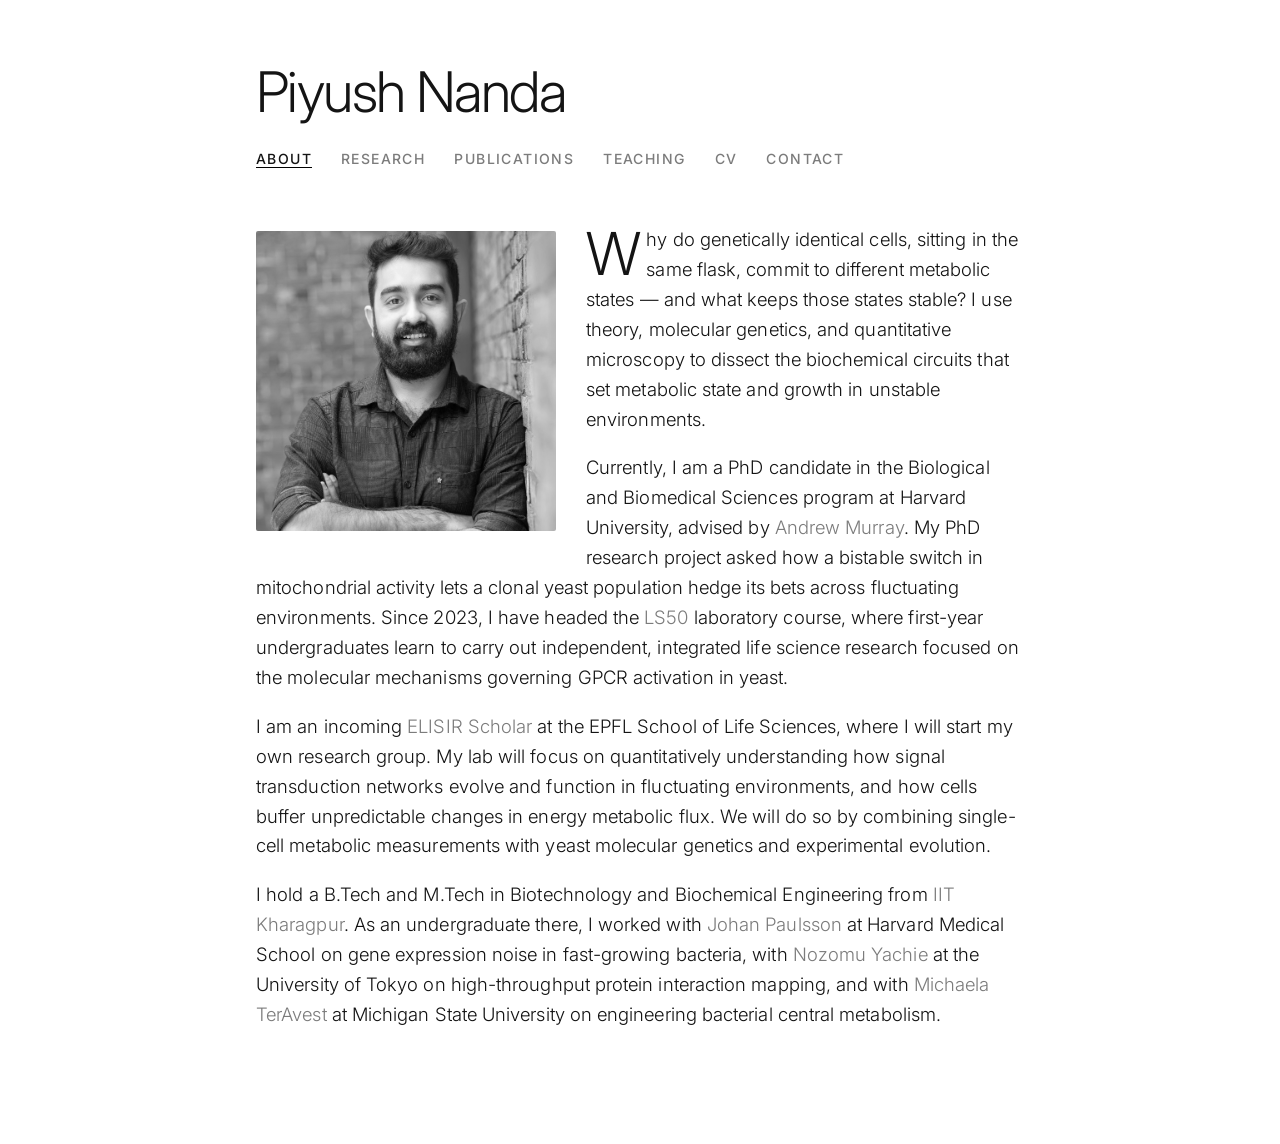
==== index.html @ 6de98ef3 "Fix grammar and spelling consistency Comma before the non-restrictive "where" clause; "focusing on" " ====
<!doctype html>
<html lang="en">
<head>
<meta charset="utf-8">
<meta name="viewport" content="width=device-width, initial-scale=1">
<title>Piyush Nanda</title>
<meta name="description" content="Piyush Nanda is a PhD candidate at Harvard University and an incoming ELISIR Scholar at EPFL, studying how cells control energy metabolism in fluctuating environments.">
<meta name="author" content="Piyush Nanda">
<link rel="canonical" href="https://piyushnanda-sysbio.github.io/">
<meta property="og:title" content="Piyush Nanda">
<meta property="og:description" content="PhD candidate at Harvard University and incoming ELISIR Scholar at EPFL, studying metabolic bistability and energy metabolism in fluctuating environments.">
<meta property="og:type" content="website">
<meta property="og:url" content="https://piyushnanda-sysbio.github.io/">
<link rel="preconnect" href="https://fonts.googleapis.com">
<link rel="preconnect" href="https://fonts.gstatic.com" crossorigin>
<link href="https://fonts.googleapis.com/css2?family=Inter:wght@300;400;500;600&display=swap" rel="stylesheet">
<link rel="stylesheet" href="/css/main.css">
</head>
<body>

<h1>Piyush Nanda</h1>

<nav>
  <ul>
    <li><a href="/" class="active">About</a></li>
    <li><a href="/research/">Research</a></li>
    <li><a href="/publications/">Publications</a></li>
    <li><a href="/teaching/">Teaching</a></li>
    <li><a href="/assets/cv.pdf" target="_blank" rel="noopener">CV</a></li>
    <li><a href="/contact/">Contact</a></li>
  </ul>
</nav>

<img class="portrait" src="/img/piyush.jpg" alt="Piyush Nanda">

<p class="drop-cap">
  Why do genetically identical cells, sitting in the same flask, commit to different
  metabolic states &mdash; and what keeps those states stable? I use theory, molecular
  genetics, and quantitative microscopy to dissect the biochemical circuits that set
  metabolic state and growth in unstable environments.
</p>

<p>
  Currently, I am a PhD candidate in the Biological and Biomedical Sciences program at
  Harvard University, advised by
  <a href="https://www.mcb.harvard.edu/directory/andrew-murray/" target="_blank" rel="noopener">Andrew Murray</a>.
  My PhD research project asked how a bistable switch in mitochondrial activity lets a clonal yeast
  population hedge its bets across fluctuating environments. Since 2023, I have headed the <a href="https://ls50.hsites.harvard.edu/" target="_blank" rel="noopener">LS50</a> laboratory course, where
  first-year undergraduates learn to carry out independent, integrated life science research focused on the molecular
  mechanisms governing GPCR activation in yeast.
</p>

<p>
  I am an incoming
  <a href="https://www.epfl.ch/schools/sv/school-of-life-sciences-independent-research-scholar/" target="_blank" rel="noopener">ELISIR Scholar</a>
  at the EPFL School of Life Sciences, where I will start my own research group. My lab will focus on quantitatively understanding how signal transduction networks evolve
  and function in fluctuating environments, and how cells buffer unpredictable changes in energy metabolic flux. We will
  do so by combining single-cell metabolic measurements with yeast molecular genetics and experimental evolution.
</p>

<p>
  I hold a
  B.Tech and M.Tech in Biotechnology and Biochemical Engineering from
  <a href="https://www.iitkgp.ac.in/" target="_blank" rel="noopener">IIT Kharagpur</a>. As an undergraduate there, I worked with
  <a href="https://paulsson.med.harvard.edu/" target="_blank" rel="noopener">Johan Paulsson</a>
  at Harvard Medical School on gene expression noise in fast-growing bacteria, with
  <a href="https://yachie-lab.org/" target="_blank" rel="noopener">Nozomu Yachie</a>
  at the University of Tokyo on high-throughput protein interaction mapping, and with
  <a href="https://teravestlab.com/" target="_blank" rel="noopener">Michaela TerAvest</a>
  at Michigan State University on engineering bacterial central metabolism.
</p>

<div class="clear"></div>

</body>
</html>
---- css/main.css ----
/* ---- tokens ---- */
:root {
  --text:   #141414;
  --muted:  #7c7c7c;
  --faint:  #b3b3b3;
  --accent: #000000;
  --accent-bg: #e8e8e8;
  --bg:     #ffffff;
  --rule:   #e0e0e0;
  --chip:   #f2f2f2;
  /* Helvetica Neue Light on Apple devices; Inter 300 is the fallback elsewhere,
     since Windows/Android ship no light-weight Helvetica or Arial.
     To restore serif headings: set --display to var(--serif) and re-add
     Newsreader to the Google Fonts <link> in each page. */
  --serif:   'Newsreader', 'Tiempos', 'Times New Roman', Times, serif;
  --sans:    'Helvetica Neue', 'Inter', Helvetica, Arial, sans-serif;
  --display: var(--sans);
}

@media (prefers-color-scheme: dark) {
  :root:not([data-theme="light"]) {
    --text:   #e4e4e4;
    --muted:  #8d8d8d;
    --faint:  #686868;
    --accent: #ffffff;
    --accent-bg: #2e2e2e;
    --bg:     #171717;
    --rule:   #303030;
    --chip:   #232323;
  }
}
:root[data-theme="dark"] {
  --text:#e4e4e4; --muted:#8d8d8d; --faint:#686868; --accent:#ffffff;
  --accent-bg:#2e2e2e; --bg:#171717; --rule:#303030; --chip:#232323;
}

/* ---- base ---- */
* { box-sizing: border-box; }

html { -webkit-text-size-adjust: 100%; }

body {
  max-width: 800px;
  margin: 64px auto 96px;
  padding: 0 16px;
  background: var(--bg);
  color: var(--text);
  font-family: var(--sans);
  font-size: 18.5px;
  font-weight: 300;
  line-height: 1.62;
  letter-spacing: 0.004em;
  -webkit-font-smoothing: antialiased;
  -moz-osx-font-smoothing: grayscale;
}

h1 {
  font-family: var(--display);
  font-size: 56px;
  font-weight: 300;
  line-height: 1.02;
  letter-spacing: -0.028em;
  margin: 0 0 22px;
}

h2 {
  font-family: var(--display);
  font-size: 24px;
  font-weight: 400;
  line-height: 1.25;
  letter-spacing: -0.012em;
  margin: 2.3em 0 0.55em;
}
h2:first-of-type { margin-top: 0; }

h3 {
  font-family: var(--sans);
  font-size: 15px;
  font-weight: 600;
  letter-spacing: 0.04em;
  text-transform: uppercase;
  color: var(--muted);
  margin: 2em 0 0.8em;
}

p { margin: 0 0 1em; }

a {
  color: var(--muted);
  text-decoration: none;
  border-bottom: 1px solid transparent;
  transition: color .12s ease, border-color .12s ease;
}
a:hover { color: var(--accent); border-bottom-color: var(--accent); }

em, i { font-style: italic; }

hr {
  border: 0;
  height: 1px;
  background: var(--rule);
  margin: 2.5em 0;
}

sup { vertical-align: top; position: relative; top: -0.25em; font-size: 0.72em; }

/* ---- nav ---- */
nav ul {
  list-style: none;
  padding: 0;
  margin: 0 0 42px;
}
nav li { display: inline-block; margin: 0 24px 10px 0; }
nav a {
  font-size: 14px;
  font-weight: 500;
  letter-spacing: 0.1em;
  text-transform: uppercase;
  color: var(--muted);
}
nav a.active { color: var(--text); border-bottom-color: var(--accent); }
nav a:hover { color: var(--accent); }

/* ---- about ---- */
.drop-cap::first-letter {
  font-family: var(--display);
  font-size: 3.2em;
  font-weight: 300;
  float: left;
  line-height: 0.92;
  margin: 0.04em 0.09em -0.06em 0;
  color: var(--text);
}

.portrait {
  width: 300px;
  aspect-ratio: 1 / 1;
  object-fit: cover;
  object-position: center 16%;
  float: left;
  margin: 6px 30px 18px 0;
  border-radius: 2px;
  filter: grayscale(100%);
}

.clear { clear: both; }

/* ---- chips / small links ---- */
.chip {
  display: inline-block;
  font-weight: 400;
  font-size: 0.78em;
  letter-spacing: 0.03em;
  background: var(--chip);
  color: var(--muted);
  padding: 2px 7px;
  border-radius: 4px;
  margin-right: 0.45em;
  white-space: nowrap;
  border-bottom: 0;
}
.chip:hover { background: var(--accent-bg); color: var(--accent); border-bottom: 0; }

/* ---- publications ---- */
ol.pubs { padding-left: 1.5em; margin: 0 0 1.5em; }
ol.pubs li { font-weight: 300; }
ol.pubs li { margin-bottom: 1.25em; padding-left: 0.2em; }
ol.pubs li::marker { color: var(--faint); font-size: 0.9em; }
ol.pubs p { margin: 0 0 0.4em; }
.me { font-weight: 600; color: var(--text); }
.venue { font-style: italic; }

.footnote { font-size: 0.86em; font-weight: 400; color: var(--muted); }

/* ---- research / teaching entries ---- */
.entry { margin-bottom: 2.4em; }
.entry .meta {
  font-weight: 400;
  font-size: 0.82em;
  letter-spacing: 0.05em;
  text-transform: uppercase;
  color: var(--faint);
  margin: 0 0 0.5em;
}

.figure-row { display: flex; flex-direction: column; gap: 1em; margin: 1.4em 0; }
.figure-row img { width: 100%; max-width: 460px; height: auto; border-radius: 2px; filter: grayscale(100%); }
/* Opt out when colour carries meaning (e.g. colour-coded subunits in a schematic) */
.figure-row img.keep-color { filter: none; }
.legend { font-size: 0.86em; font-weight: 400; color: var(--muted); max-width: 440px; }

/* ---- contact ---- */
dl.contact { margin: 0; }
dl.contact dt {
  font-weight: 400;
  font-size: 0.82em;
  letter-spacing: 0.05em;
  text-transform: uppercase;
  color: var(--faint);
  margin-top: 1.3em;
}
dl.contact dd { margin: 0.15em 0 0; }
dl.contact dd a { color: var(--text); }
dl.contact dd a:hover { color: var(--accent); }

/* ---- responsive ---- */
@media (min-width: 900px) {
  .figure-row { flex-direction: row; align-items: flex-start; }
  .figure-row .legend { margin-top: 0.2em; }
}

@media (max-width: 620px) {
  body { margin: 40px auto 64px; font-size: 17.5px; line-height: 1.6; }
  h1 { font-size: 40px; letter-spacing: -0.022em; }
  h2 { font-size: 21px; }
  .portrait {
    float: none;
    display: block;
    width: 230px;
    margin: 0 0 26px;
  }
  nav li { margin-right: 18px; }
}
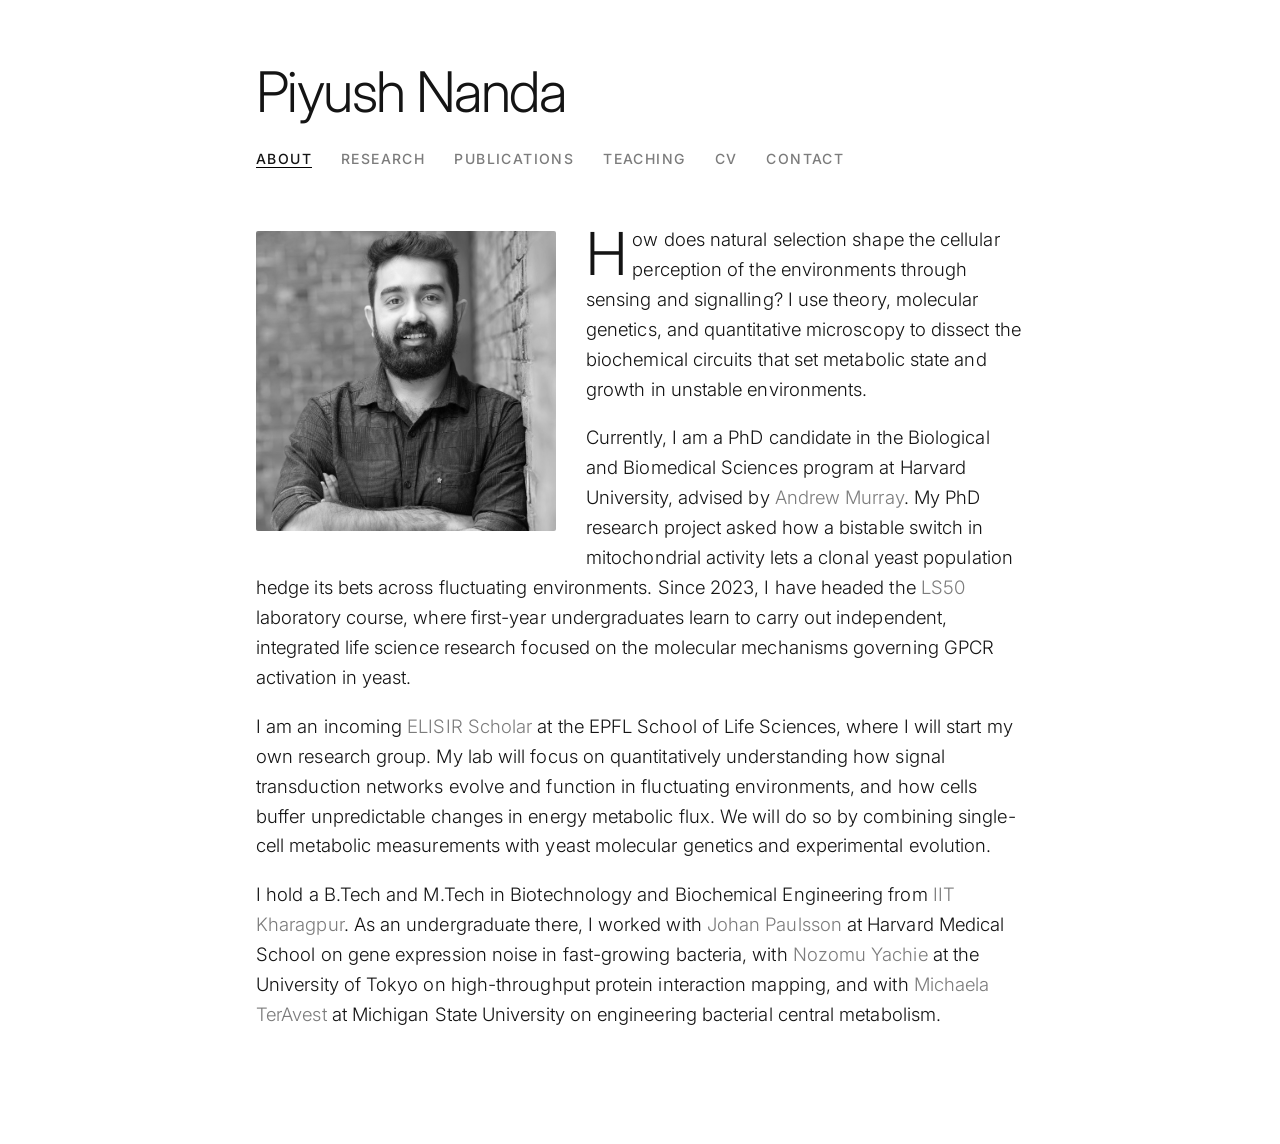
==== commit 1f306793: "Update paragraph in index.html with new question Revised text to include a question about natural se" ====
--- a/index.html
+++ b/index.html
@@ -14,7 +14,7 @@
 <link rel="preconnect" href="https://fonts.googleapis.com">
 <link rel="preconnect" href="https://fonts.gstatic.com" crossorigin>
 <link href="https://fonts.googleapis.com/css2?family=Inter:wght@300;400;500;600&display=swap" rel="stylesheet">
-<link rel="stylesheet" href="/css/main.css">
+<link rel="stylesheet" href="/css/main.css?v=4">
 </head>
 <body>
 
@@ -34,8 +34,9 @@
 <img class="portrait" src="/img/piyush.jpg" alt="Piyush Nanda">
 
 <p class="drop-cap">
-  Why do genetically identical cells, sitting in the same flask, commit to different
-  metabolic states &mdash; and what keeps those states stable? I use theory, molecular
+How does natural selection shape the cellular perception of the environments through sensing and signalling?  
+  
+  I use theory, molecular
   genetics, and quantitative microscopy to dissect the biochemical circuits that set
   metabolic state and growth in unstable environments.
 </p>
--- a/css/main.css
+++ b/css/main.css
@@ -221,3 +221,8 @@
   }
   nav li { margin-right: 18px; }
 }
+
+/* Multi-panel figures: full column width, legend underneath */
+.figure-row.wide { flex-direction: column; }
+.figure-row.wide img { max-width: 100%; }
+.figure-row.wide .legend { max-width: none; }
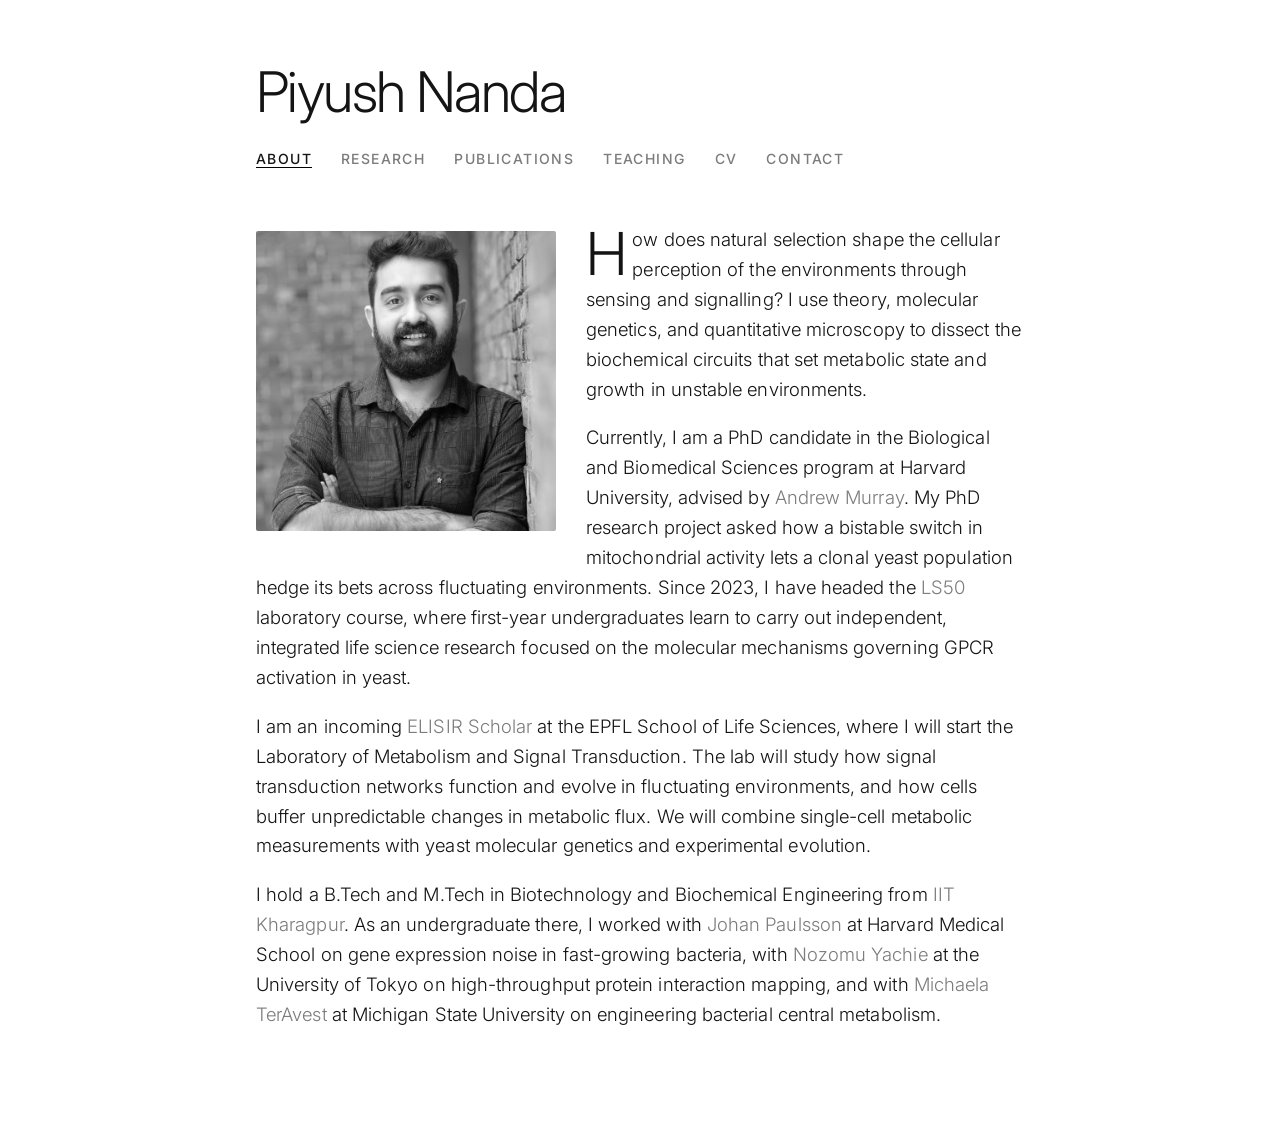
==== commit a777c645: "Name the EPFL lab: Laboratory of Metabolism and Signal Transduction Co-Authored-By: Claude Opus 5.5 " ====
--- a/index.html
+++ b/index.html
@@ -54,9 +54,11 @@
 <p>
   I am an incoming
   <a href="https://www.epfl.ch/schools/sv/school-of-life-sciences-independent-research-scholar/" target="_blank" rel="noopener">ELISIR Scholar</a>
-  at the EPFL School of Life Sciences, where I will start my own research group. My lab will focus on quantitatively understanding how signal transduction networks evolve
-  and function in fluctuating environments, and how cells buffer unpredictable changes in energy metabolic flux. We will
-  do so by combining single-cell metabolic measurements with yeast molecular genetics and experimental evolution.
+  at the EPFL School of Life Sciences, where I will start the Laboratory of Metabolism and
+  Signal Transduction. The lab will study how signal transduction networks function and
+  evolve in fluctuating environments, and how cells buffer unpredictable changes in
+  metabolic flux. We will combine single-cell metabolic measurements with yeast molecular
+  genetics and experimental evolution.
 </p>
 
 <p>
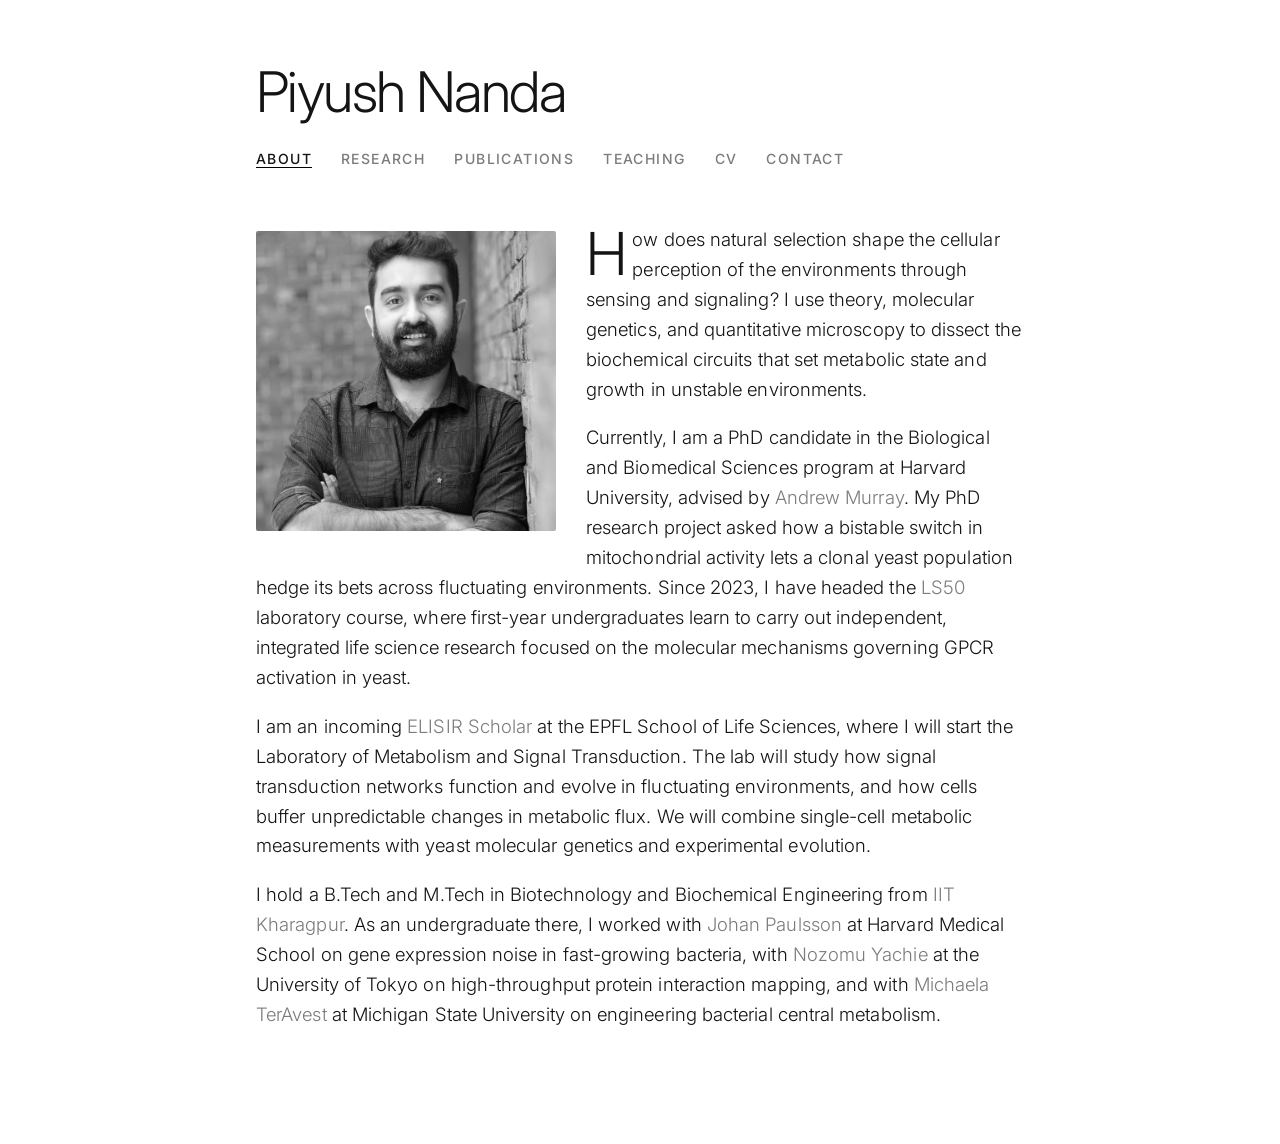
==== commit 678d33f6: "Use American spelling consistently; fix broken sentence Co-Authored-By: Claude Opus 5.5 (1M context)" ====
--- a/index.html
+++ b/index.html
@@ -34,7 +34,7 @@
 <img class="portrait" src="/img/piyush.jpg" alt="Piyush Nanda">
 
 <p class="drop-cap">
-How does natural selection shape the cellular perception of the environments through sensing and signalling?  
+How does natural selection shape the cellular perception of the environments through sensing and signaling?  
   
   I use theory, molecular
   genetics, and quantitative microscopy to dissect the biochemical circuits that set
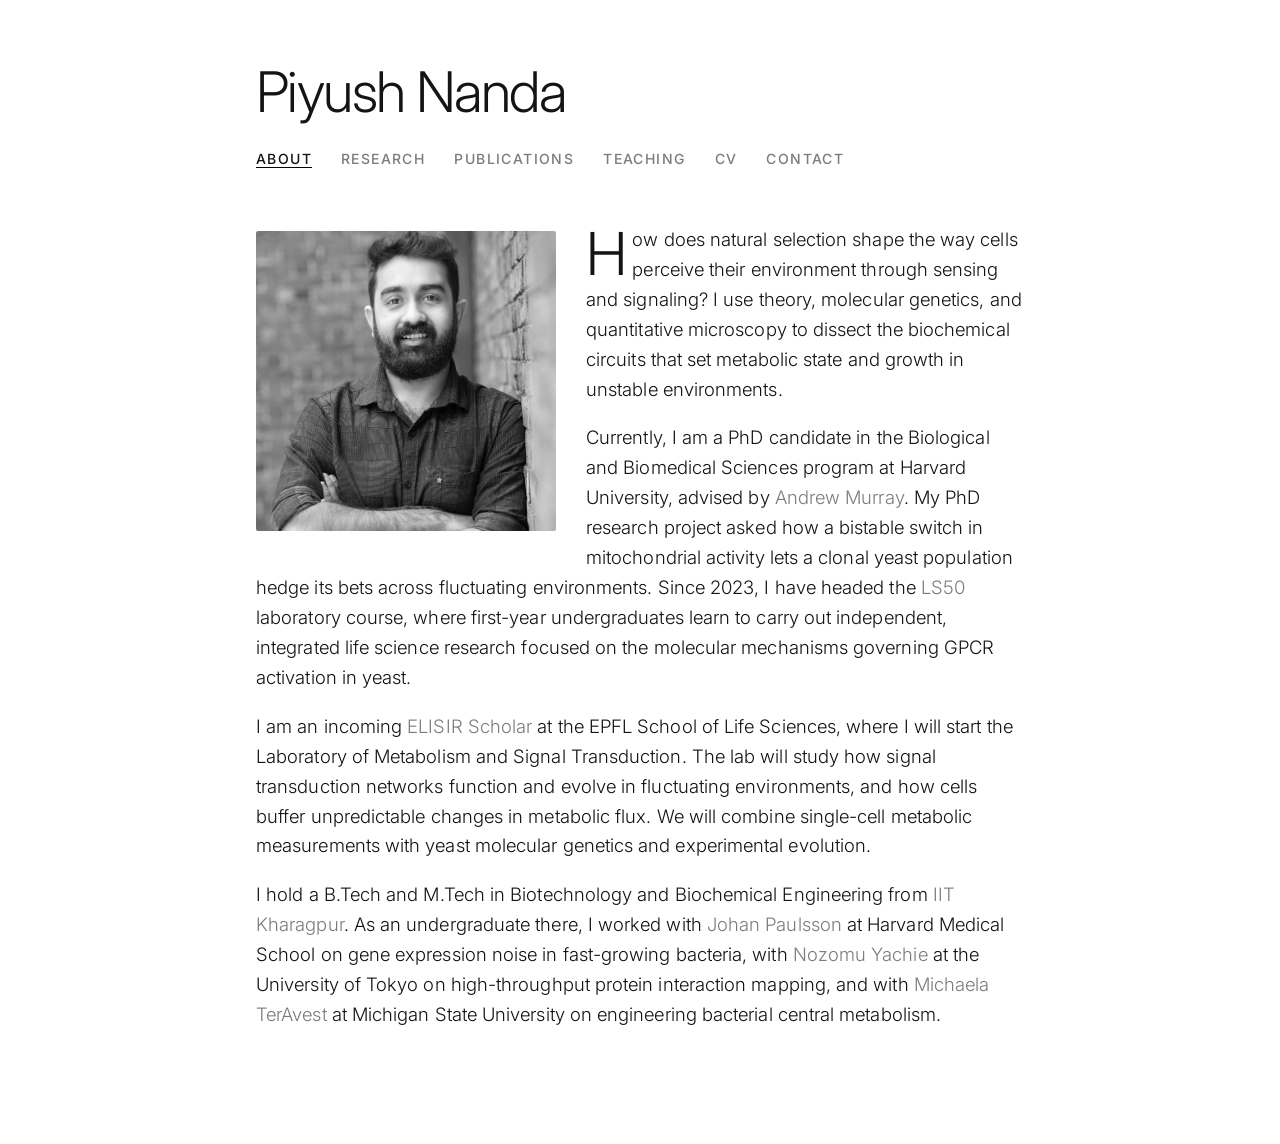
==== commit f55db2ea: "Copyedit new Research and About text for grammar Co-Authored-By: Claude Opus 5.5 (1M context) <norep" ====
--- a/index.html
+++ b/index.html
@@ -34,9 +34,8 @@
 <img class="portrait" src="/img/piyush.jpg" alt="Piyush Nanda">
 
 <p class="drop-cap">
-How does natural selection shape the cellular perception of the environments through sensing and signaling?  
-  
-  I use theory, molecular
+  How does natural selection shape the way cells perceive their environment through sensing
+  and signaling? I use theory, molecular
   genetics, and quantitative microscopy to dissect the biochemical circuits that set
   metabolic state and growth in unstable environments.
 </p>
